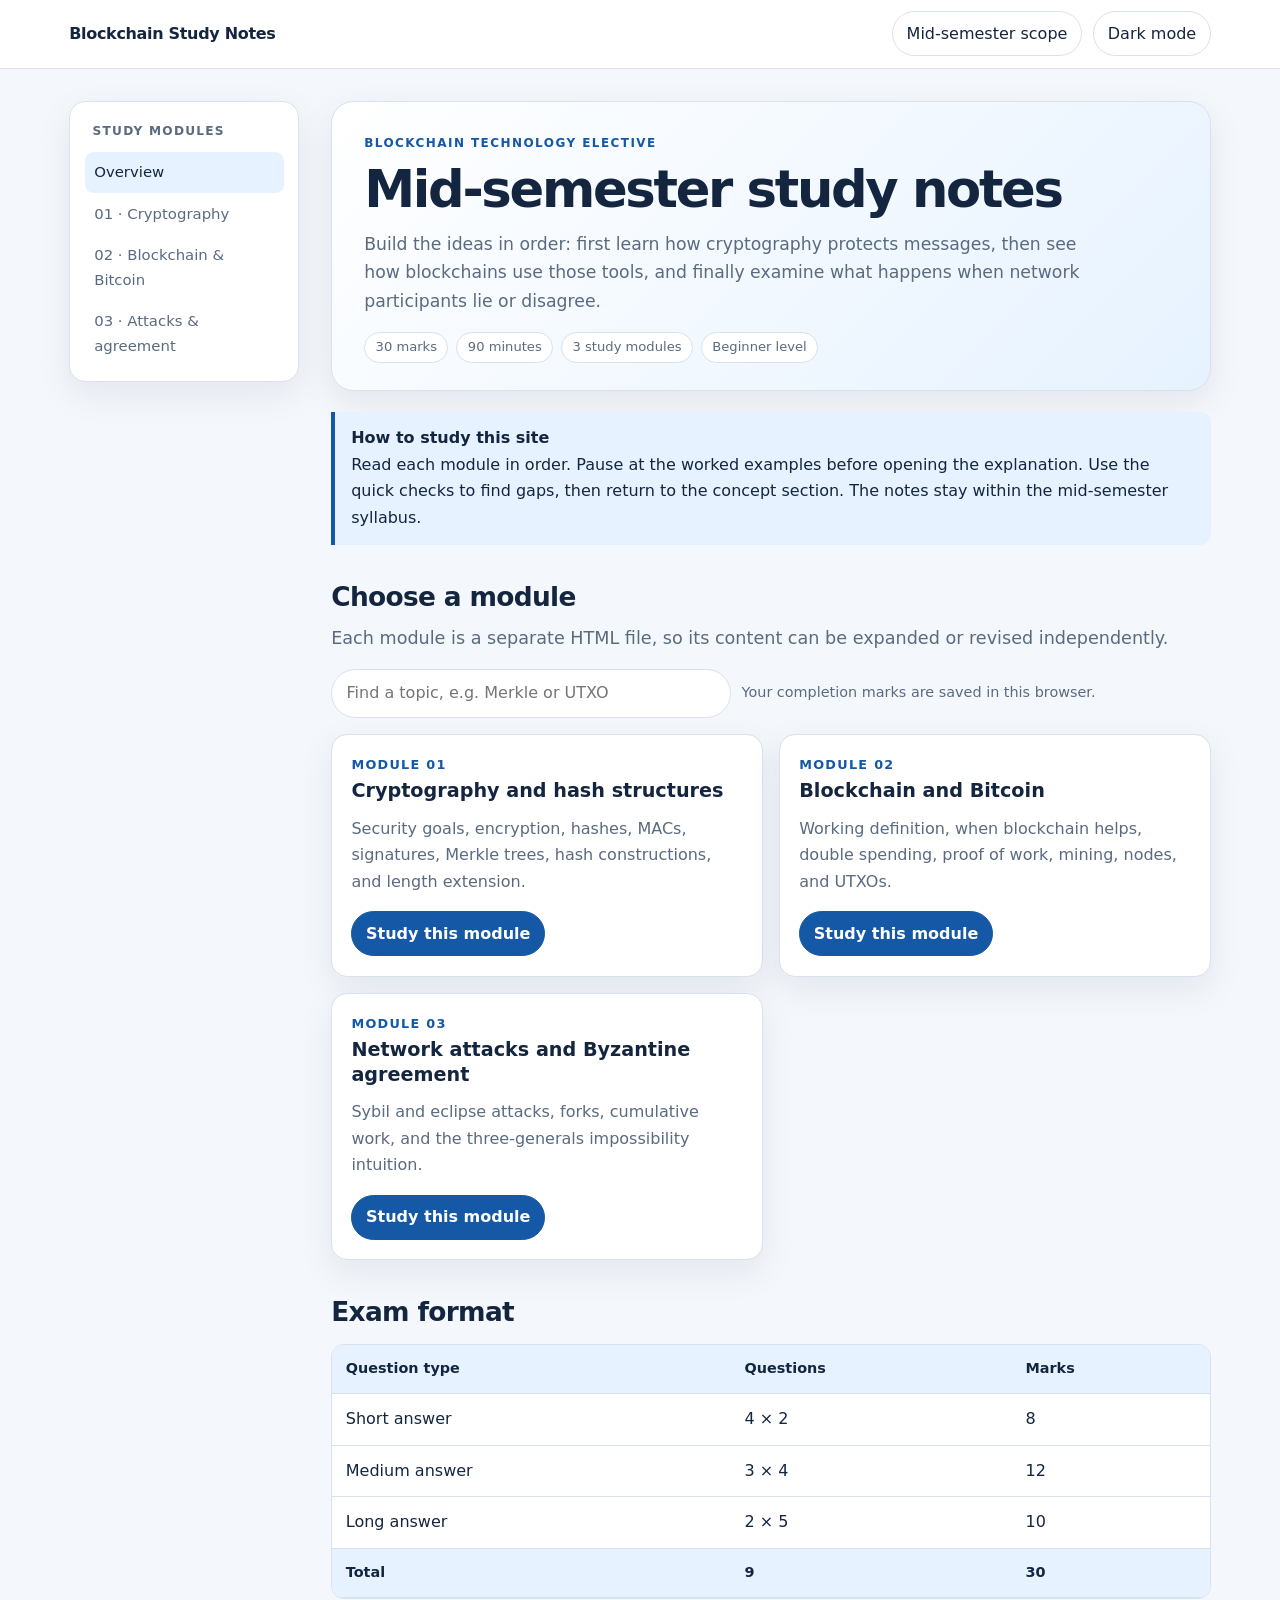
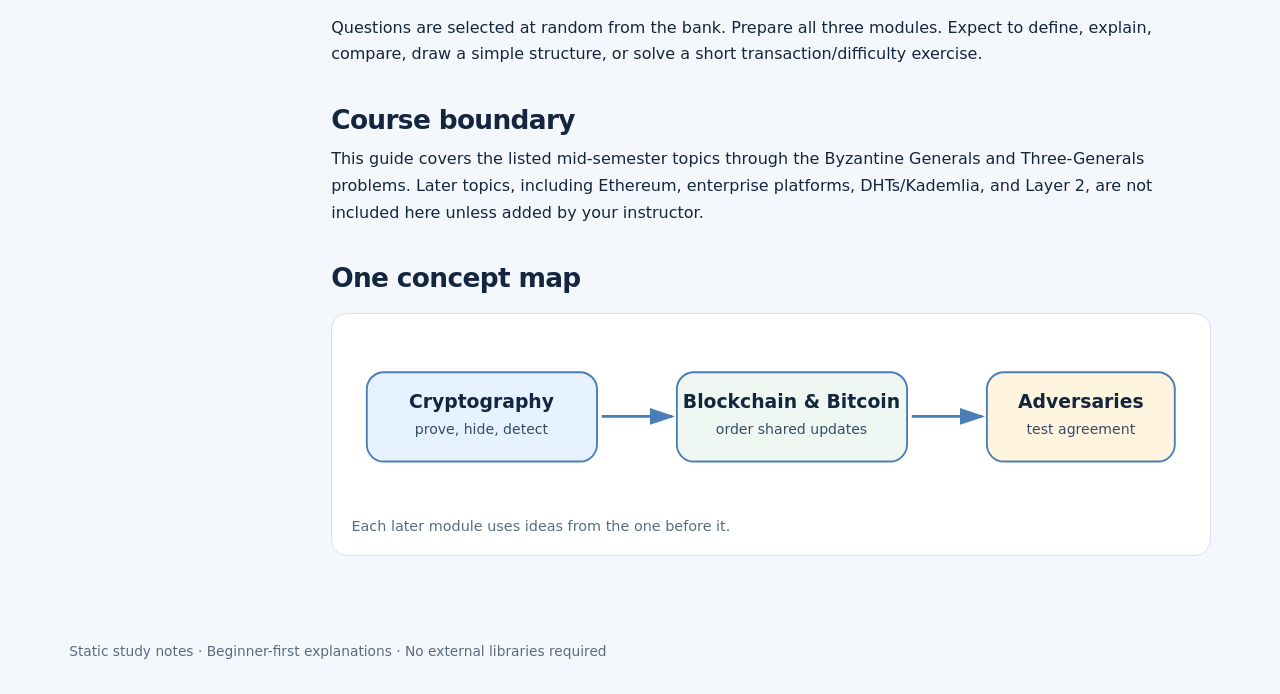
==== index.html @ 58664d68 "first commit" ====
<!doctype html>
<html lang="en">
<head>
  <meta charset="utf-8">
  <meta name="viewport" content="width=device-width, initial-scale=1">
  <meta name="description" content="Beginner-friendly study notes for the Blockchain Technology Elective mid-semester examination.">
  <title>Overview | Blockchain Study Notes</title>
  <link rel="stylesheet" href="assets/styles.css">
  <script defer src="assets/main.js"></script>
</head>
<body>
<a class="skip" href="#main">Skip to study notes</a>
<header class="topbar"><div class="topbar-inner"><a class="brand" href="index.html">Blockchain Study Notes</a><div class="top-actions"><span class="pill">Mid-semester scope</span><button class="button" type="button" data-theme-toggle>Dark mode</button></div></div></header>
<div class="layout"><aside class="rail" aria-label="Module navigation"><div class="rail-title">Study modules</div>
<a href="index.html" aria-current="page">Overview</a>
<a href="modules/01-cryptography-hash.html" >01 · Cryptography</a>
<a href="modules/02-blockchain-bitcoin.html" >02 · Blockchain &amp; Bitcoin</a>
<a href="modules/03-attacks-byzantine.html" >03 · Attacks &amp; agreement</a>
</aside><main class="content" id="main"><section class="hero"><div class="eyebrow">Blockchain Technology Elective</div><h1>Mid-semester study notes</h1><p>Build the ideas in order: first learn how cryptography protects messages, then see how blockchains use those tools, and finally examine what happens when network participants lie or disagree.</p><div class="chips"><span class="chip">30 marks</span><span class="chip">90 minutes</span><span class="chip">3 study modules</span><span class="chip">Beginner level</span></div></section>
<div class="callout"><strong>How to study this site</strong>Read each module in order. Pause at the worked examples before opening the explanation. Use the quick checks to find gaps, then return to the concept section. The notes stay within the mid-semester syllabus.</div>
<h2>Choose a module</h2><p class="lede">Each module is a separate HTML file, so its content can be expanded or revised independently.</p>
<div class="study-tools"><label class="sr-only" for="module-search">Filter modules</label><input class="search" id="module-search" data-module-search type="search" placeholder="Find a topic, e.g. Merkle or UTXO"><span class="small">Your completion marks are saved in this browser.</span></div>
<div class="card-grid">
<article class="module-card" data-search-card="cryptography hash sha mac signature merkle sponge length extension encryption"><div class="module-number">Module 01</div><h3>Cryptography and hash structures</h3><p>Security goals, encryption, hashes, MACs, signatures, Merkle trees, hash constructions, and length extension.</p><a class="button primary" href="modules/01-cryptography-hash.html">Study this module</a></article>
<article class="module-card" data-search-card="blockchain bitcoin proof of work target nonce difficulty mining nodes reward coinbase halving utxo"><div class="module-number">Module 02</div><h3>Blockchain and Bitcoin</h3><p>Working definition, when blockchain helps, double spending, proof of work, mining, nodes, and UTXOs.</p><a class="button primary" href="modules/02-blockchain-bitcoin.html">Study this module</a></article>
<article class="module-card" data-search-card="sybil eclipse attacks fork longest chain cumulative work byzantine generals three generals"><div class="module-number">Module 03</div><h3>Network attacks and Byzantine agreement</h3><p>Sybil and eclipse attacks, forks, cumulative work, and the three-generals impossibility intuition.</p><a class="button primary" href="modules/03-attacks-byzantine.html">Study this module</a></article>
</div>
<h2>Exam format</h2><div class="table-wrap"><table><thead><tr><th>Question type</th><th>Questions</th><th>Marks</th></tr></thead><tbody><tr><td>Short answer</td><td>4 × 2</td><td>8</td></tr><tr><td>Medium answer</td><td>3 × 4</td><td>12</td></tr><tr><td>Long answer</td><td>2 × 5</td><td>10</td></tr><tr><th>Total</th><th>9</th><th>30</th></tr></tbody></table></div>
<p>Questions are selected at random from the bank. Prepare all three modules. Expect to define, explain, compare, draw a simple structure, or solve a short transaction/difficulty exercise.</p>
<h2>Course boundary</h2><p>This guide covers the listed mid-semester topics through the Byzantine Generals and Three-Generals problems. Later topics, including Ethereum, enterprise platforms, DHTs/Kademlia, and Layer 2, are not included here unless added by your instructor.</p>
<h2>One concept map</h2><figure class="diagram"><svg viewBox="0 0 900 185" role="img" aria-labelledby="map-title map-desc"><title id="map-title">How the three study modules connect</title><desc id="map-desc">Cryptographic tools support blockchain mechanisms; network attacks test assumptions about agreement.</desc><defs><marker id="arrow" markerWidth="10" markerHeight="10" refX="8" refY="3" orient="auto"><path d="M0,0 L0,6 L9,3 z" fill="#4a7eb6"/></marker></defs><rect x="20" y="45" width="245" height="95" rx="18" fill="#e6f2ff" stroke="#4a7eb6" stroke-width="2"/><text x="142" y="83" text-anchor="middle" font-size="20" font-weight="700" fill="#14263f">Cryptography</text><text x="142" y="111" text-anchor="middle" font-size="15" fill="#334b68">prove, hide, detect</text><path d="M270 92 H345" stroke="#4a7eb6" stroke-width="3" marker-end="url(#arrow)"/><rect x="350" y="45" width="245" height="95" rx="18" fill="#eef7f1" stroke="#4a7eb6" stroke-width="2"/><text x="472" y="83" text-anchor="middle" font-size="20" font-weight="700" fill="#14263f">Blockchain &amp; Bitcoin</text><text x="472" y="111" text-anchor="middle" font-size="15" fill="#334b68">order shared updates</text><path d="M600 92 H675" stroke="#4a7eb6" stroke-width="3" marker-end="url(#arrow)"/><rect x="680" y="45" width="200" height="95" rx="18" fill="#fff5df" stroke="#4a7eb6" stroke-width="2"/><text x="780" y="83" text-anchor="middle" font-size="20" font-weight="700" fill="#14263f">Adversaries</text><text x="780" y="111" text-anchor="middle" font-size="15" fill="#334b68">test agreement</text></svg><figcaption>Each later module uses ideas from the one before it.</figcaption></figure>
</main></div><footer class="footer">Static study notes · Beginner-first explanations · No external libraries required</footer></body></html>
---- assets/styles.css ----
/* Study notes site: plain CSS, no build step or external assets. */
:root{color-scheme:light;--bg:#f4f7fb;--surface:#fff;--ink:#14263f;--muted:#5a6b80;--line:#d8e1ec;--brand:#1458a6;--brand2:#0c3971;--accent:#e6f2ff;--good:#e7f5ee;--warn:#fff5df;--shadow:0 12px 35px rgba(26,52,86,.08);font-family:Inter,ui-sans-serif,system-ui,-apple-system,"Segoe UI",sans-serif}
[data-theme="dark"]{color-scheme:dark;--bg:#101722;--surface:#182333;--ink:#edf4ff;--muted:#b5c3d5;--line:#334358;--brand:#8bc1ff;--brand2:#d1e6ff;--accent:#203b59;--good:#16382e;--warn:#44371c;--shadow:0 12px 35px rgba(0,0,0,.22)}
*{box-sizing:border-box}html{scroll-behavior:smooth;scroll-padding-top:5.5rem}body{margin:0;background:var(--bg);color:var(--ink);line-height:1.66;font-size:16px}a{color:var(--brand);text-decoration-thickness:.08em;text-underline-offset:.17em}a:hover{color:var(--brand2)}button,input{font:inherit}.skip{position:absolute;left:-999px;top:auto}.skip:focus{left:1rem;top:1rem;z-index:20;background:var(--surface);padding:.7rem;border-radius:.5rem}.topbar{position:sticky;top:0;z-index:10;background:color-mix(in srgb,var(--surface) 93%,transparent);backdrop-filter:blur(10px);border-bottom:1px solid var(--line)}.topbar-inner{max-width:1180px;margin:auto;padding:.7rem 1.2rem;display:flex;align-items:center;justify-content:space-between;gap:1rem}.brand{font-weight:800;color:var(--ink);text-decoration:none;letter-spacing:-.02em}.top-actions{display:flex;align-items:center;gap:.7rem}.pill,.button{display:inline-flex;align-items:center;justify-content:center;border:1px solid var(--line);background:var(--surface);color:var(--ink);padding:.52rem .85rem;border-radius:999px;text-decoration:none;cursor:pointer}.button.primary{background:var(--brand);border-color:var(--brand);color:#fff;font-weight:700}.button:hover,.pill:hover{border-color:var(--brand)}.layout{max-width:1180px;margin:0 auto;padding:2rem 1.2rem 4rem;display:grid;grid-template-columns:230px minmax(0,1fr);gap:2rem}.rail{position:sticky;top:5.5rem;align-self:start;max-height:calc(100vh - 6.5rem);overflow:auto;padding:.9rem;background:var(--surface);border:1px solid var(--line);border-radius:1rem;box-shadow:var(--shadow)}.rail-title{font-size:.76rem;text-transform:uppercase;letter-spacing:.1em;color:var(--muted);font-weight:800;margin:.3rem .5rem .7rem}.rail a{display:block;color:var(--muted);text-decoration:none;padding:.52rem .6rem;border-radius:.55rem;font-size:.93rem}.rail a:hover,.rail a[aria-current="page"]{color:var(--ink);background:var(--accent)}.content{min-width:0}.hero{padding:2rem 2rem 1.7rem;background:linear-gradient(135deg,var(--surface),var(--accent));border:1px solid var(--line);border-radius:1.4rem;box-shadow:var(--shadow);margin-bottom:1.3rem}.eyebrow{text-transform:uppercase;letter-spacing:.12em;color:var(--brand);font-size:.75rem;font-weight:800}.hero h1{font-size:clamp(2rem,5vw,3.2rem);line-height:1.1;letter-spacing:-.045em;margin:.45rem 0 .8rem}.hero p{max-width:68ch;color:var(--muted);font-size:1.08rem;margin:.45rem 0}.chips{display:flex;flex-wrap:wrap;gap:.5rem;margin-top:1rem}.chip{border:1px solid var(--line);background:var(--surface);border-radius:99px;padding:.22rem .65rem;font-size:.82rem;color:var(--muted)}h2{margin:2.2rem 0 .65rem;font-size:1.65rem;line-height:1.25;letter-spacing:-.025em}h3{margin:1.45rem 0 .4rem;font-size:1.2rem;line-height:1.3}h4{margin:1rem 0 .3rem;font-size:1rem}p{margin:.6rem 0}.lede{font-size:1.1rem;color:var(--muted)}.card,.panel{background:var(--surface);border:1px solid var(--line);border-radius:1rem;padding:1.15rem 1.25rem;margin:1rem 0;box-shadow:var(--shadow)}.card-grid{display:grid;grid-template-columns:repeat(2,minmax(0,1fr));gap:1rem}.module-card{background:var(--surface);border:1px solid var(--line);border-radius:1rem;padding:1.2rem;box-shadow:var(--shadow);display:flex;flex-direction:column;min-height:210px}.module-card h3{margin:.25rem 0}.module-card p{color:var(--muted);margin:.45rem 0 1rem}.module-card .button{margin-top:auto;align-self:flex-start}.module-number{font-weight:800;color:var(--brand);font-size:.8rem;letter-spacing:.1em;text-transform:uppercase}.study-tools{display:flex;align-items:center;gap:.65rem;flex-wrap:wrap;margin:1rem 0}.search{width:min(100%,400px);padding:.65rem .9rem;border:1px solid var(--line);background:var(--surface);color:var(--ink);border-radius:999px}.progress{height:.55rem;border-radius:999px;background:var(--line);overflow:hidden;margin:.5rem 0 1rem}.progress>span{display:block;height:100%;width:0;background:var(--brand);transition:width .25s ease}.toc{display:flex;flex-wrap:wrap;gap:.45rem;margin:1rem 0 1.5rem}.toc a{font-size:.87rem;text-decoration:none;padding:.35rem .62rem;border:1px solid var(--line);border-radius:999px;background:var(--surface)}.callout{border-left:4px solid var(--brand);background:var(--accent);padding:.85rem 1rem;margin:1rem 0;border-radius:0 .7rem .7rem 0}.callout strong{display:block}.callout.warning{border-color:#d88b00;background:var(--warn)}.callout.success{border-color:#27865d;background:var(--good)}.table-wrap{overflow-x:auto;margin:1rem 0;border:1px solid var(--line);border-radius:.8rem;background:var(--surface)}table{border-collapse:collapse;width:100%;min-width:590px}th,td{text-align:left;vertical-align:top;padding:.75rem .85rem;border-bottom:1px solid var(--line)}th{background:var(--accent);font-size:.9rem}tr:last-child td{border-bottom:0}code,kbd{font-family:ui-monospace,SFMono-Regular,Consolas,monospace;background:var(--accent);padding:.12rem .35rem;border-radius:.3rem}pre{overflow:auto;padding:1rem;background:#101c2b;color:#eef5ff;border-radius:.8rem}pre code{background:none;padding:0;color:inherit}.diagram{margin:1.2rem 0;padding:1rem;background:var(--surface);border:1px solid var(--line);border-radius:1rem;overflow-x:auto}.diagram svg{display:block;max-width:100%;height:auto;margin:auto}.diagram figcaption{color:var(--muted);font-size:.9rem;margin:.7rem .2rem 0}.steps{counter-reset:step;list-style:none;padding:0;display:grid;grid-template-columns:repeat(3,minmax(0,1fr));gap:.75rem}.steps li{counter-increment:step;padding:.9rem;border:1px solid var(--line);border-radius:.8rem;background:var(--surface)}.steps li::before{content:counter(step);display:inline-grid;place-items:center;width:1.6rem;height:1.6rem;margin-right:.45rem;border-radius:50%;background:var(--brand);color:white;font-weight:800;font-size:.8rem}details{margin:.65rem 0;padding:.7rem .9rem;border:1px solid var(--line);border-radius:.75rem;background:var(--surface)}summary{cursor:pointer;font-weight:700;color:var(--brand)}details p:last-child{margin-bottom:.1rem}.checklist{padding-left:1.25rem}.checklist li{padding:.18rem 0}.module-footer{display:flex;justify-content:space-between;gap:1rem;border-top:1px solid var(--line);margin-top:2rem;padding-top:1.2rem}.small{font-size:.9rem;color:var(--muted)}.sources li{overflow-wrap:anywhere}.mark-complete{margin-top:1rem}.mark-complete.done{background:#247850;color:#fff;border-color:#247850}.footer{max-width:1180px;margin:0 auto;padding:0 1.2rem 2rem;color:var(--muted);font-size:.86rem}.sr-only{position:absolute;width:1px;height:1px;padding:0;margin:-1px;overflow:hidden;clip:rect(0,0,0,0);white-space:nowrap;border:0}
@media(max-width:800px){.layout{grid-template-columns:1fr;padding-top:1rem}.rail{position:static;max-height:none;display:flex;gap:.2rem;overflow-x:auto;white-space:nowrap;padding:.45rem}.rail-title{display:none}.rail a{flex:0 0 auto}.hero{padding:1.4rem}.card-grid{grid-template-columns:1fr}.steps{grid-template-columns:1fr}.topbar-inner{padding:.65rem .9rem}.layout{padding-left:.85rem;padding-right:.85rem}.module-footer{flex-direction:column}}
@media(prefers-reduced-motion:reduce){html{scroll-behavior:auto}*,*::before,*::after{transition:none!important}}
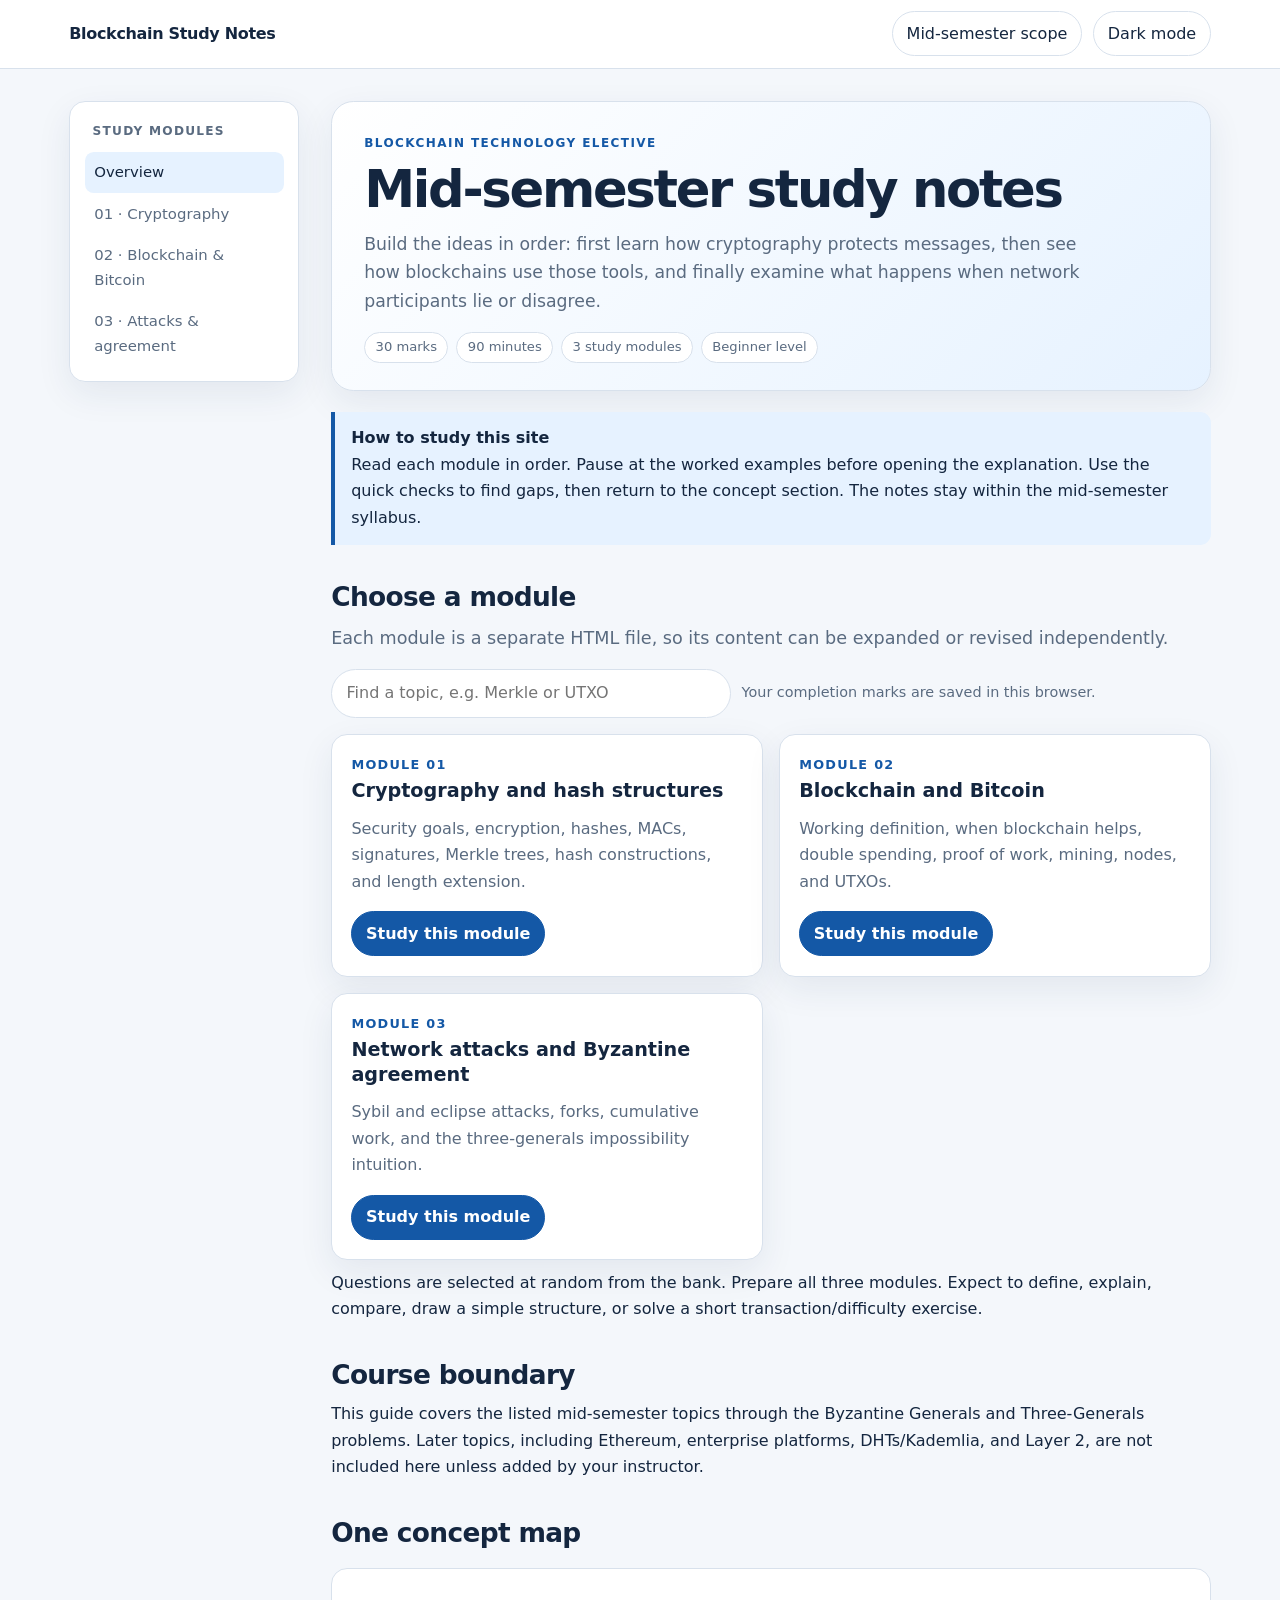
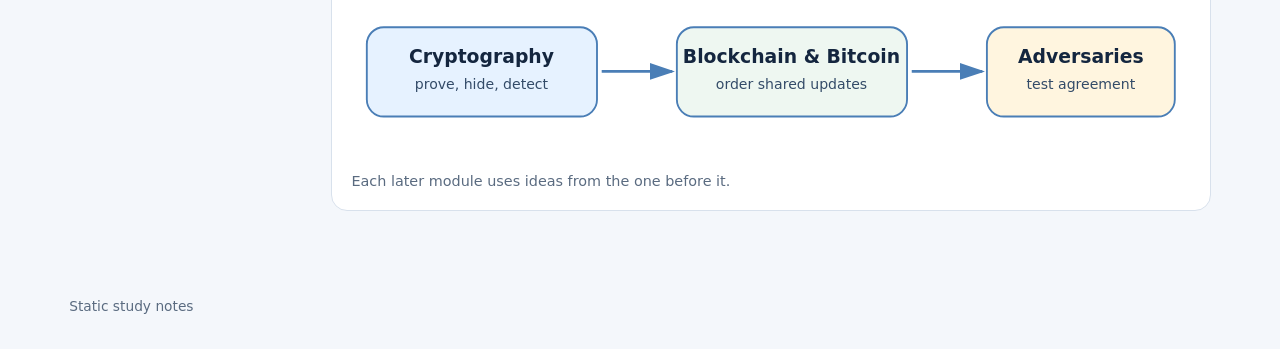
==== commit e5268657: "removed exam-format" ====
--- a/index.html
+++ b/index.html
@@ -25,8 +25,8 @@
 <article class="module-card" data-search-card="blockchain bitcoin proof of work target nonce difficulty mining nodes reward coinbase halving utxo"><div class="module-number">Module 02</div><h3>Blockchain and Bitcoin</h3><p>Working definition, when blockchain helps, double spending, proof of work, mining, nodes, and UTXOs.</p><a class="button primary" href="modules/02-blockchain-bitcoin.html">Study this module</a></article>
 <article class="module-card" data-search-card="sybil eclipse attacks fork longest chain cumulative work byzantine generals three generals"><div class="module-number">Module 03</div><h3>Network attacks and Byzantine agreement</h3><p>Sybil and eclipse attacks, forks, cumulative work, and the three-generals impossibility intuition.</p><a class="button primary" href="modules/03-attacks-byzantine.html">Study this module</a></article>
 </div>
-<h2>Exam format</h2><div class="table-wrap"><table><thead><tr><th>Question type</th><th>Questions</th><th>Marks</th></tr></thead><tbody><tr><td>Short answer</td><td>4 × 2</td><td>8</td></tr><tr><td>Medium answer</td><td>3 × 4</td><td>12</td></tr><tr><td>Long answer</td><td>2 × 5</td><td>10</td></tr><tr><th>Total</th><th>9</th><th>30</th></tr></tbody></table></div>
+<!--<h2>Exam format</h2><div class="table-wrap"><table><thead><tr><th>Question type</th><th>Questions</th><th>Marks</th></tr></thead><tbody><tr><td>Short answer</td><td>4 × 2</td><td>8</td></tr><tr><td>Medium answer</td><td>3 × 4</td><td>12</td></tr><tr><td>Long answer</td><td>2 × 5</td><td>10</td></tr><tr><th>Total</th><th>9</th><th>30</th></tr></tbody></table></div>-->
 <p>Questions are selected at random from the bank. Prepare all three modules. Expect to define, explain, compare, draw a simple structure, or solve a short transaction/difficulty exercise.</p>
 <h2>Course boundary</h2><p>This guide covers the listed mid-semester topics through the Byzantine Generals and Three-Generals problems. Later topics, including Ethereum, enterprise platforms, DHTs/Kademlia, and Layer 2, are not included here unless added by your instructor.</p>
 <h2>One concept map</h2><figure class="diagram"><svg viewBox="0 0 900 185" role="img" aria-labelledby="map-title map-desc"><title id="map-title">How the three study modules connect</title><desc id="map-desc">Cryptographic tools support blockchain mechanisms; network attacks test assumptions about agreement.</desc><defs><marker id="arrow" markerWidth="10" markerHeight="10" refX="8" refY="3" orient="auto"><path d="M0,0 L0,6 L9,3 z" fill="#4a7eb6"/></marker></defs><rect x="20" y="45" width="245" height="95" rx="18" fill="#e6f2ff" stroke="#4a7eb6" stroke-width="2"/><text x="142" y="83" text-anchor="middle" font-size="20" font-weight="700" fill="#14263f">Cryptography</text><text x="142" y="111" text-anchor="middle" font-size="15" fill="#334b68">prove, hide, detect</text><path d="M270 92 H345" stroke="#4a7eb6" stroke-width="3" marker-end="url(#arrow)"/><rect x="350" y="45" width="245" height="95" rx="18" fill="#eef7f1" stroke="#4a7eb6" stroke-width="2"/><text x="472" y="83" text-anchor="middle" font-size="20" font-weight="700" fill="#14263f">Blockchain &amp; Bitcoin</text><text x="472" y="111" text-anchor="middle" font-size="15" fill="#334b68">order shared updates</text><path d="M600 92 H675" stroke="#4a7eb6" stroke-width="3" marker-end="url(#arrow)"/><rect x="680" y="45" width="200" height="95" rx="18" fill="#fff5df" stroke="#4a7eb6" stroke-width="2"/><text x="780" y="83" text-anchor="middle" font-size="20" font-weight="700" fill="#14263f">Adversaries</text><text x="780" y="111" text-anchor="middle" font-size="15" fill="#334b68">test agreement</text></svg><figcaption>Each later module uses ideas from the one before it.</figcaption></figure>
-</main></div><footer class="footer">Static study notes · Beginner-first explanations · No external libraries required</footer></body></html>+</main></div><footer class="footer">Static study notes</footer></body></html>
